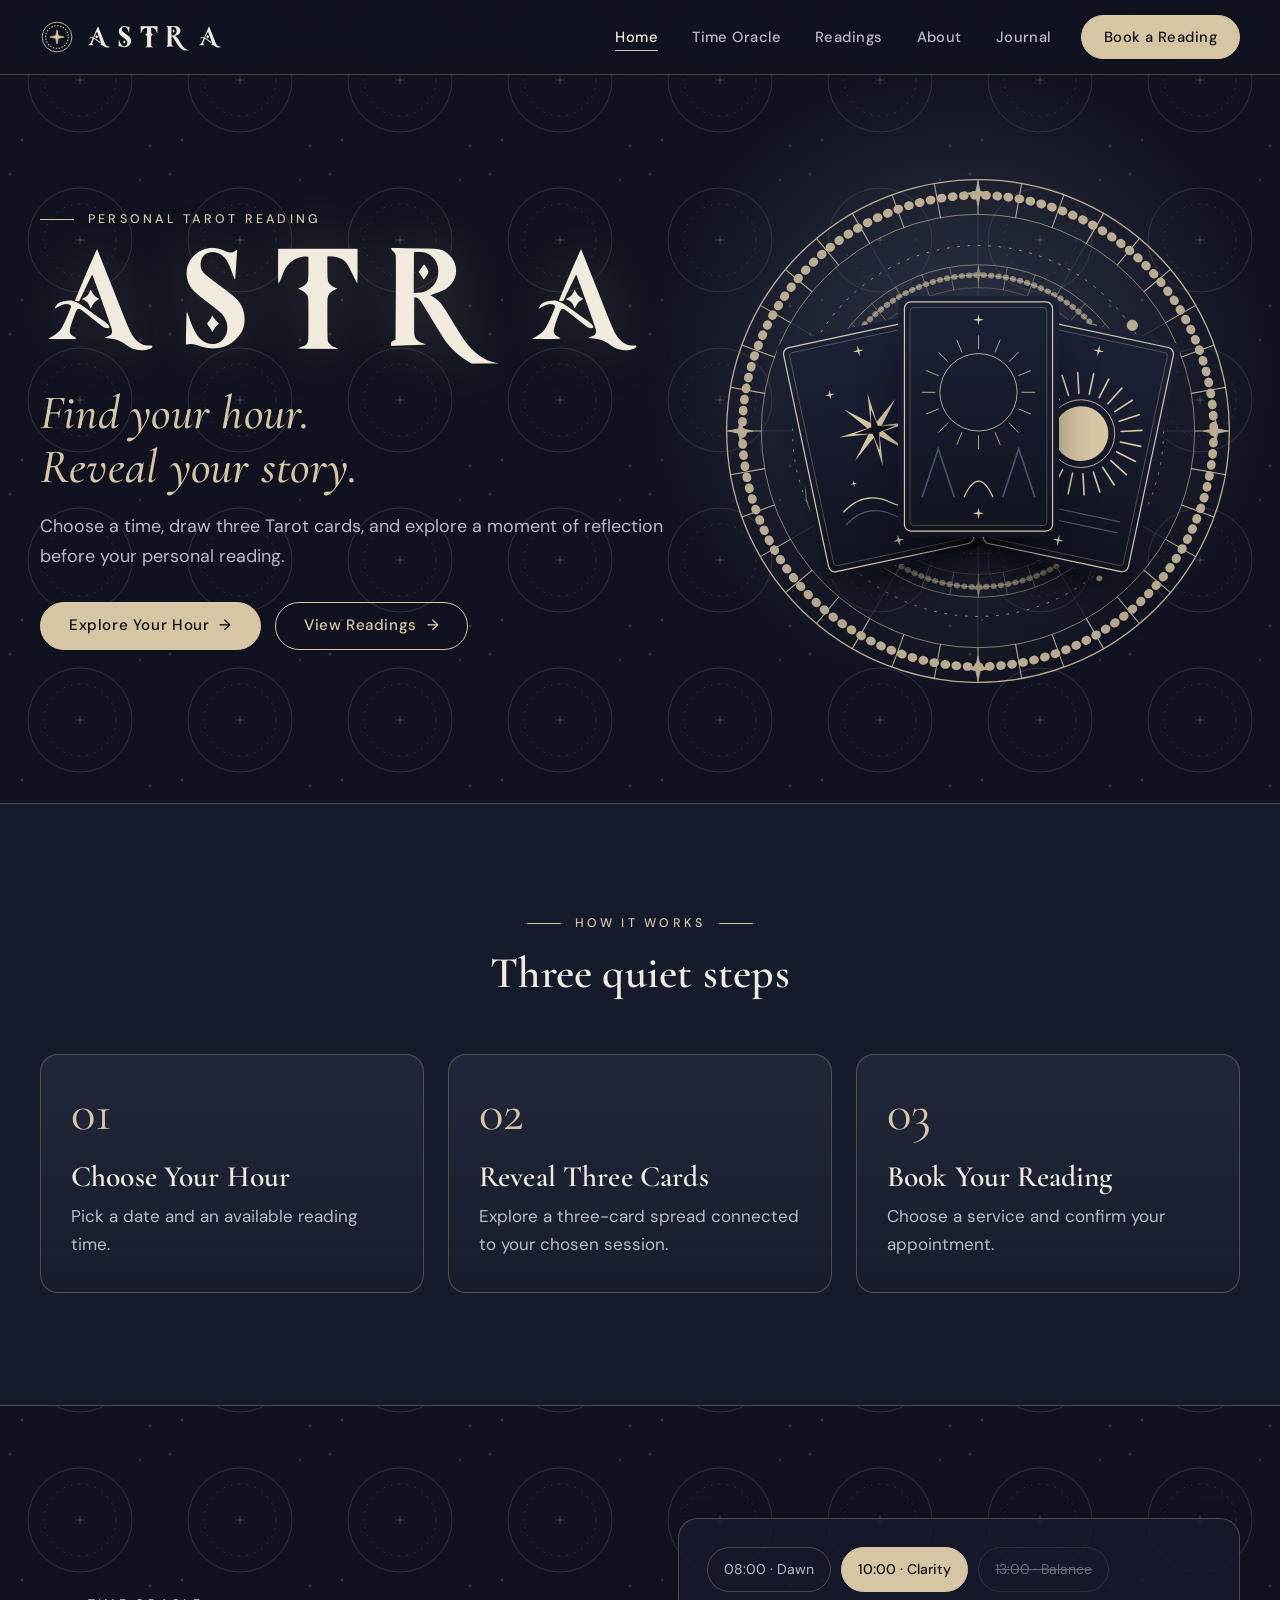
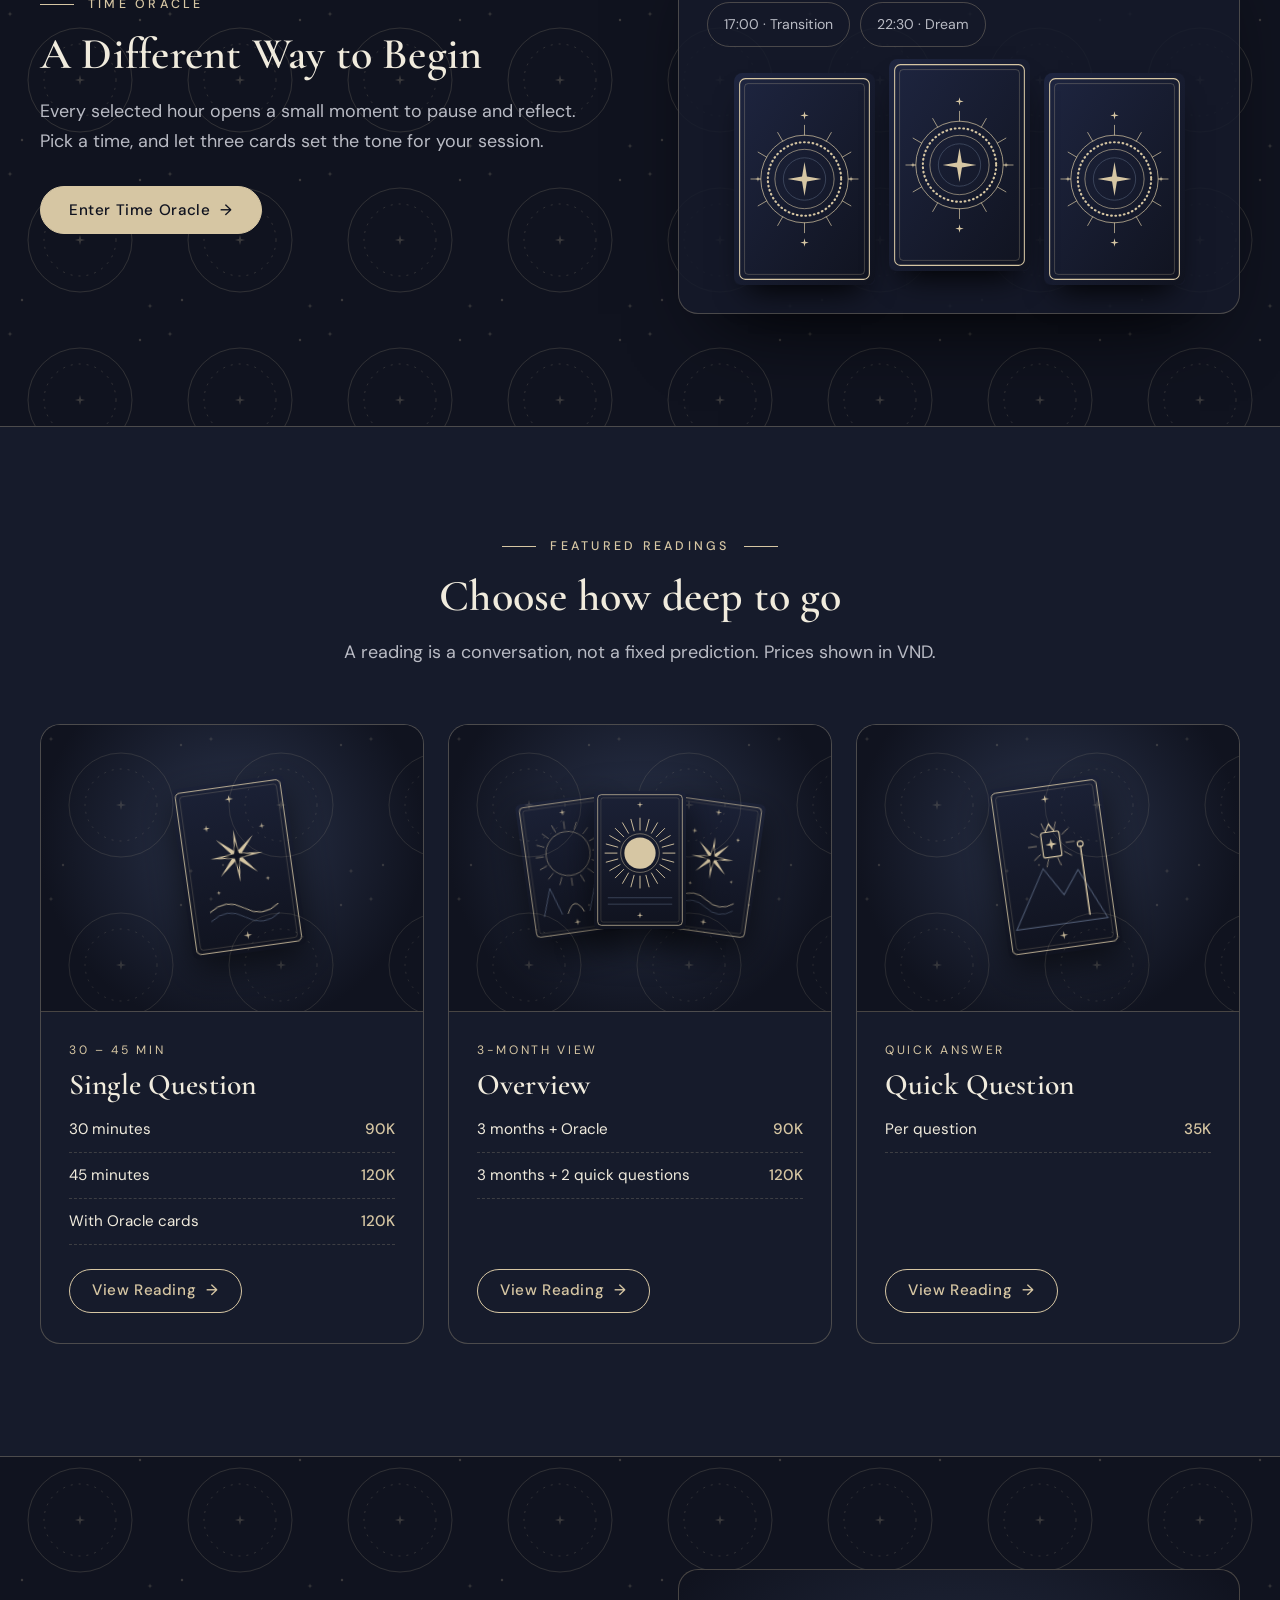
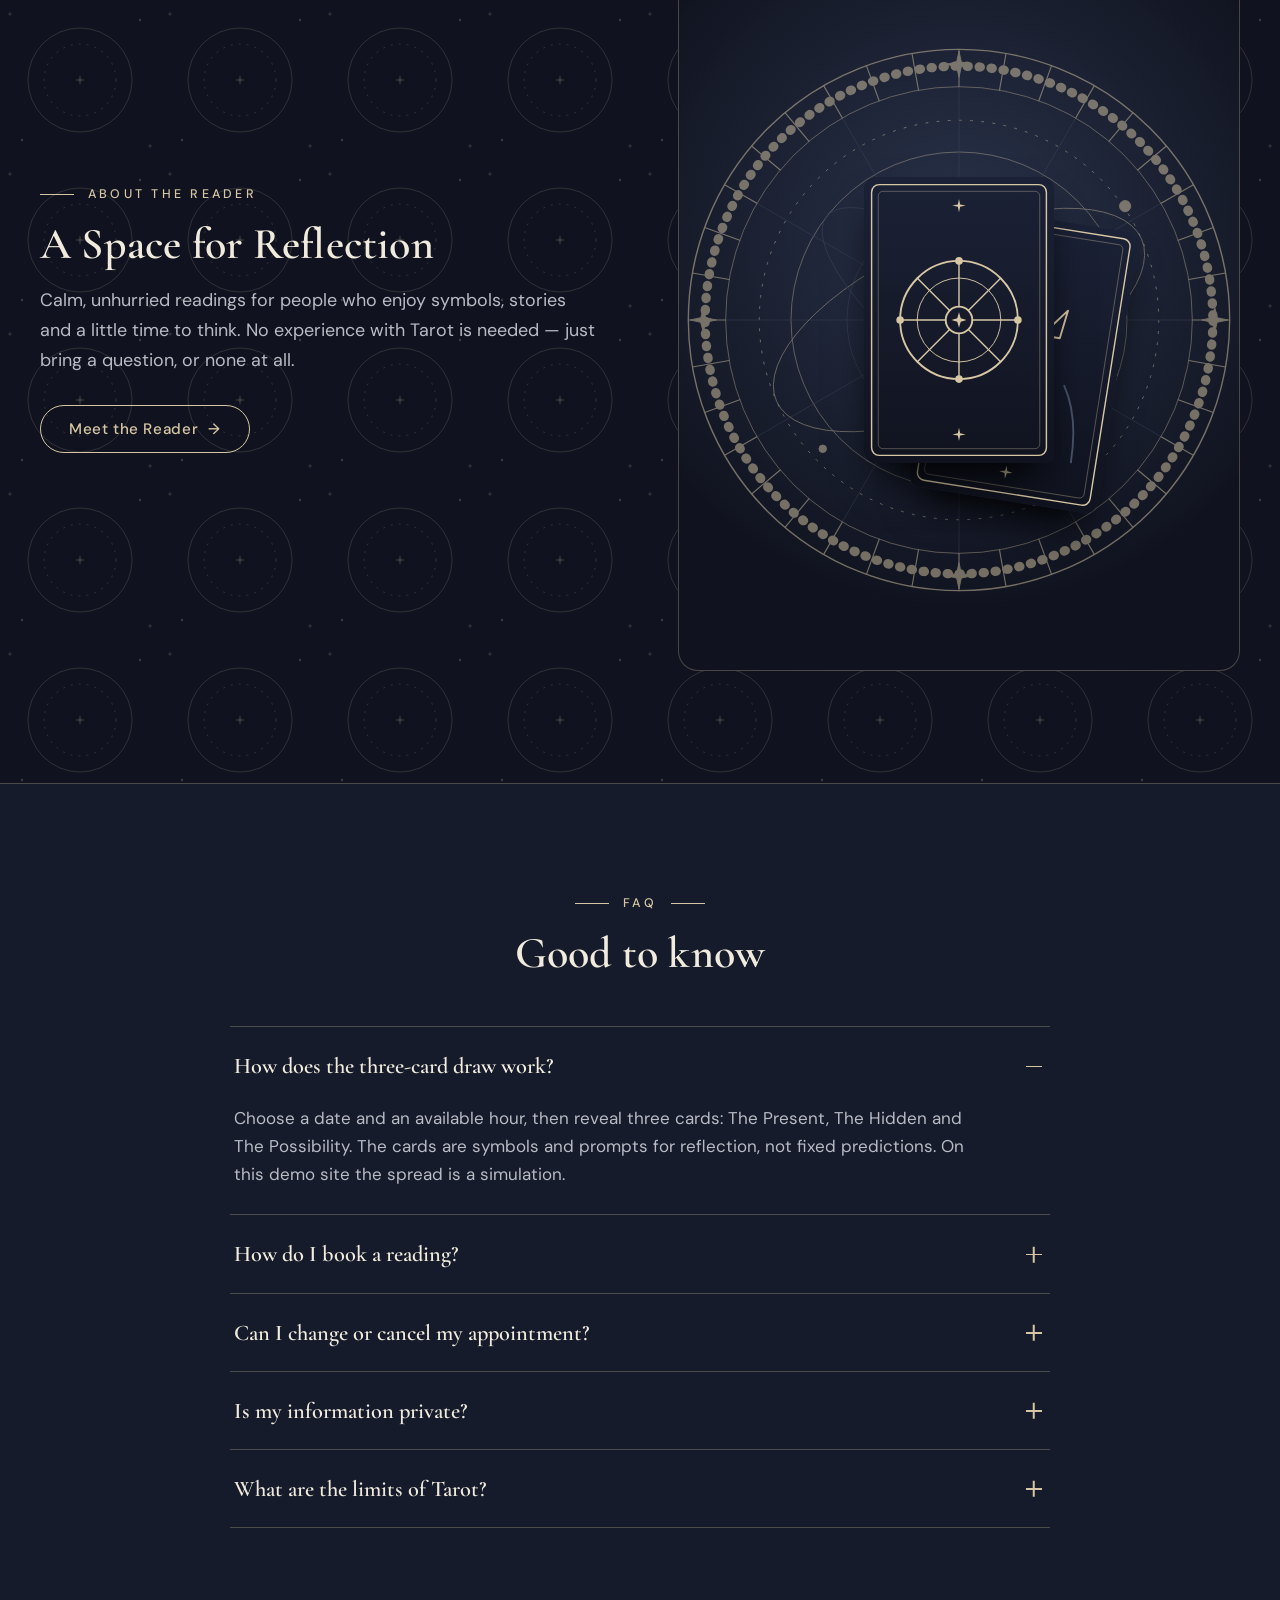
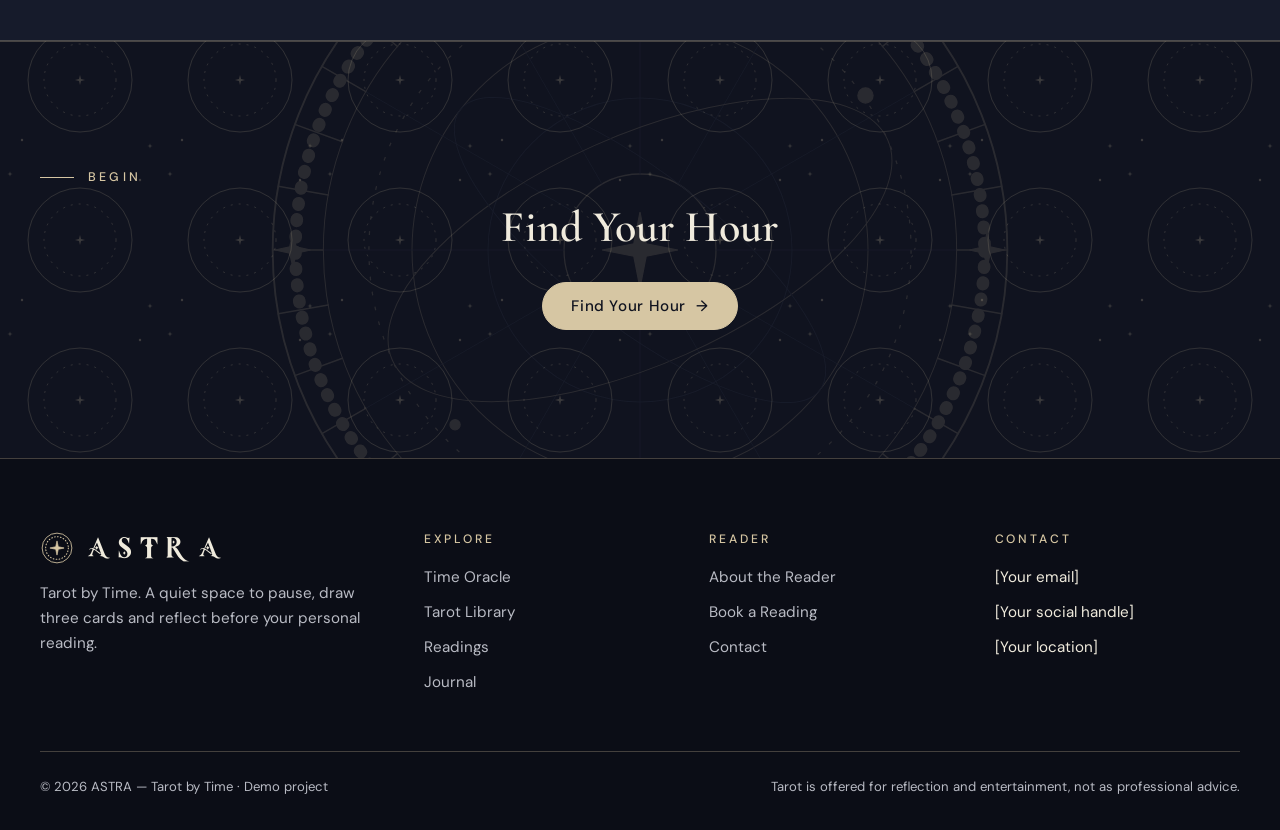
==== index.html @ 2cda6c21 "Add ASTRA Tarot website (HTML + CSS) Co-Authored-By: Claude Sonnet 5.5 <noreply@anthropic.com>" ====
<!doctype html>
<html lang="en">
<head>
<meta charset="utf-8">
<meta name="viewport" content="width=device-width, initial-scale=1">
<title>ASTRA — Tarot by Time</title>
<meta name="description" content="Choose a time, draw three Tarot cards and book a personal reading with ASTRA.">
<meta name="theme-color" content="#10131F">
<link rel="icon" href="assets/logo.svg" type="image/svg+xml">
<link rel="preconnect" href="https://fonts.googleapis.com">
<link rel="preconnect" href="https://fonts.gstatic.com" crossorigin>
<link href="https://fonts.googleapis.com/css2?family=Cormorant+Garamond:ital,wght@0,500;0,600;1,500&family=DM+Sans:wght@400;500&display=swap&subset=vietnamese" rel="stylesheet">
<link rel="stylesheet" href="style.css">
</head>
<body>
<header class="site-header">
  <div class="wrap bar">
    <a class="logo" href="index.html" aria-label="ASTRA — home"><img src="assets/logo.svg" alt=""><span>ASTRA</span></a>
    <input type="checkbox" id="menu" class="menu-toggle" aria-label="Toggle menu">
    <label for="menu" class="burger" aria-hidden="true"><i></i></label>
    <nav class="nav" aria-label="Main"><a href="index.html" aria-current="page">Home</a><a href="time-oracle.html">Time Oracle</a><a href="readings.html">Readings</a><a href="about.html">About</a><a href="journal.html">Journal</a><a class="btn no-arrow" href="booking.html">Book a Reading</a></nav>
  </div>
</header>
<main>

<section class="hero"><div class="wrap hero-grid">
  <div>
    <p class="eyebrow">Personal Tarot Reading</p>
    <p class="brand-display" aria-hidden="true">ASTRA</p>
    <h1>Find your hour. Reveal your story.</h1>
    <p class="lead">Choose a time, draw three Tarot cards, and explore a moment of reflection before your personal reading.</p>
    <div class="btn-row"><a class="btn" href="time-oracle.html">Explore Your Hour</a><a class="btn ghost" href="readings.html">View Readings</a></div>
  </div>
  <div class="hero-visual" role="img" aria-label="An astrolabe surrounded by three Tarot cards: the Star, the Moon and the Sun">
    <img class="ring" src="assets/astrolabe.svg" alt="">
    <img class="ring r2" src="assets/astrolabe.svg" alt="">
    <div class="fan"><img class="tc" src="assets/card-star.svg" alt=""><img class="tc" src="assets/card-moon.svg" alt=""><img class="tc" src="assets/card-sun.svg" alt=""></div>
  </div>
</div></section>

<section class="section alt"><div class="wrap">
  <div class="center rv"><p class="eyebrow">How it works</p><h2>Three quiet steps</h2></div>
  <div class="steps">
    <div class="step rv"><span class="num">01</span><h3>Choose Your Hour</h3><p>Pick a date and an available reading time.</p></div>
    <div class="step rv"><span class="num">02</span><h3>Reveal Three Cards</h3><p>Explore a three-card spread connected to your chosen session.</p></div>
    <div class="step rv"><span class="num">03</span><h3>Book Your Reading</h3><p>Choose a service and confirm your appointment.</p></div>
  </div>
</div></section>

<section class="section"><div class="wrap split">
  <div class="rv">
    <p class="eyebrow">Time Oracle</p>
    <h2>A Different Way to Begin</h2>
    <p class="lead">Every selected hour opens a small moment to pause and reflect. Pick a time, and let three cards set the tone for your session.</p>
    <div class="btn-row"><a class="btn" href="time-oracle.html">Enter Time Oracle</a></div>
  </div>
  <div class="preview-card rv">
    <div class="chips" aria-label="Example time slots"><span class="chip">08:00 · Dawn</span><span class="chip on">10:00 · Clarity</span><span class="chip off">13:00 · Balance</span><span class="chip">17:00 · Transition</span><span class="chip">22:30 · Dream</span></div>
    <div class="mini-cards"><img src="assets/card-back.svg" alt="Face-down Tarot card"><img src="assets/card-back.svg" alt="Face-down Tarot card"><img src="assets/card-back.svg" alt="Face-down Tarot card"></div>
  </div>
</div></section>

<section class="section alt"><div class="wrap">
  <div class="center rv"><p class="eyebrow">Featured Readings</p><h2>Choose how deep to go</h2><p class="lead">A reading is a conversation, not a fixed prediction. Prices shown in VND.</p></div>
  <div class="cards-3" style="margin-top:56px">
    <article class="svc rv"><div class="thumb"><img src="assets/card-star.svg" alt=""></div><div class="body"><span class="tag">30 – 45 min</span><h3>Single Question</h3><ul><li><span>30 minutes</span><span>90K</span></li><li><span>45 minutes</span><span>120K</span></li><li><span>With Oracle cards</span><span>120K</span></li></ul><a class="btn sm ghost" href="booking.html">View Reading</a></div></article>
    <article class="svc rv"><div class="thumb"><img src="assets/card-moon.svg" alt=""><img src="assets/card-sun.svg" alt=""><img src="assets/card-star.svg" alt=""></div><div class="body"><span class="tag">3-month view</span><h3>Overview</h3><ul><li><span>3 months + Oracle</span><span>90K</span></li><li><span>3 months + 2 quick questions</span><span>120K</span></li></ul><a class="btn sm ghost" href="booking.html">View Reading</a></div></article>
    <article class="svc rv"><div class="thumb"><img src="assets/card-hermit.svg" alt=""></div><div class="body"><span class="tag">Quick answer</span><h3>Quick Question</h3><ul><li><span>Per question</span><span>35K</span></li></ul><a class="btn sm ghost" href="booking.html">View Reading</a></div></article>
  </div>
</div></section>

<section class="section"><div class="wrap split flip">
  <div class="portrait rv" role="img" aria-label="Still life with two Tarot cards and an astrolabe"><img class="ring" src="assets/astrolabe.svg" alt=""><img class="tc" src="assets/card-empress.svg" alt=""><img class="tc" src="assets/card-wheel.svg" alt=""></div>
  <div class="rv">
    <p class="eyebrow">About the Reader</p>
    <h2>A Space for Reflection</h2>
    <p class="lead">Calm, unhurried readings for people who enjoy symbols, stories and a little time to think. No experience with Tarot is needed — just bring a question, or none at all.</p>
    <div class="btn-row"><a class="btn ghost" href="about.html">Meet the Reader</a></div>
  </div>
</div></section>

<section class="section alt"><div class="wrap">
  <div class="center rv"><p class="eyebrow">FAQ</p><h2>Good to know</h2></div>
  <div class="faq"><details open><summary>How does the three-card draw work?</summary><div class="ans"><p>Choose a date and an available hour, then reveal three cards: The Present, The Hidden and The Possibility. The cards are symbols and prompts for reflection, not fixed predictions. On this demo site the spread is a simulation.</p></div></details><details><summary>How do I book a reading?</summary><div class="ans"><p>Pick your hour in the Time Oracle, choose a reading, then fill in your details on the booking page. Only hours that are genuinely free can be selected.</p></div></details><details><summary>Can I change or cancel my appointment?</summary><div class="ans"><p>Yes. Contact the reader as early as you can and a new hour can be arranged. Cancellation policy: [to be confirmed by the reader].</p></div></details><details><summary>Is my information private?</summary><div class="ans"><p>Only what is needed to arrange your session is collected: name, email and optional topic. You never have to share a question you would rather keep to yourself.</p></div></details><details><summary>What are the limits of Tarot?</summary><div class="ans"><p>Tarot is a tool for reflection and entertainment. It does not replace medical, psychological, legal or financial advice, and no card guarantees an outcome.</p></div></details></div>
</div></section>
<section class="cta-band"><div class="wrap">
  <p class="eyebrow">Begin</p><h2>Find Your Hour</h2>
  <div class="btn-row"><a class="btn" href="time-oracle.html">Find Your Hour</a></div>
</div></section>

</main>
<footer class="site-footer">
  <div class="wrap">
    <div class="foot">
      <div>
        <a class="logo" href="index.html"><img src="assets/logo.svg" alt=""><span>ASTRA</span></a>
        <p>Tarot by Time. A quiet space to pause, draw three cards and reflect before your personal reading.</p>
      </div>
      <div><h4>Explore</h4><ul><li><a href="time-oracle.html">Time Oracle</a></li><li><a href="library.html">Tarot Library</a></li><li><a href="readings.html">Readings</a></li><li><a href="journal.html">Journal</a></li></ul></div>
      <div><h4>Reader</h4><ul><li><a href="about.html">About the Reader</a></li><li><a href="booking.html">Book a Reading</a></li><li><a href="contact.html">Contact</a></li></ul></div>
      <div><h4>Contact</h4><ul><li>[Your email]</li><li>[Your social handle]</li><li>[Your location]</li></ul></div>
    </div>
    <div class="legal"><span>© 2026 ASTRA — Tarot by Time · Demo project</span><span>Tarot is offered for reflection and entertainment, not as professional advice.</span></div>
  </div>
</footer>
</body>
</html>
---- style.css ----
/* ASTRA — Tarot by Time · HTML + CSS only */
@font-face {
  font-family: "Seraphine";
  src: url("fonts/Seraphine-Regular.ttf") format("truetype");
  font-display: swap;
}

:root {
  --navy: #10131F;
  --navy-2: #161B2B;
  --gold: #D6C6A3;
  --ivory: #F0EBDD;
  --slate: #48536A;
  --gray: #B9BBC4;
  --ink: #252A38;
  --line: rgba(214, 198, 163, .28);
  --display: "Seraphine", "Cormorant Garamond", Georgia, serif;
  --serif: "Cormorant Garamond", Georgia, serif;
  --sans: "DM Sans", system-ui, -apple-system, "Segoe UI", sans-serif;
  --ease: cubic-bezier(.22, .8, .24, 1);
  --wrap: 1200px;
}

*, *::before, *::after { box-sizing: border-box; }
html { scroll-behavior: smooth; -webkit-text-size-adjust: 100%; }
body {
  margin: 0; background: var(--navy); color: var(--ivory);
  font: 400 17px/1.65 var(--sans);
  background-image: url("assets/pattern.svg");
  -webkit-font-smoothing: antialiased;
}
img, svg { max-width: 100%; display: block; }
a { color: inherit; text-decoration: none; }
h1, h2, h3, h4 { font-family: var(--serif); font-weight: 600; line-height: 1.12; margin: 0 0 .4em; letter-spacing: .005em; }
h1 { font-size: clamp(2.6rem, 6vw, 4rem); }
h2 { font-size: clamp(2rem, 4.2vw, 2.75rem); }
h3 { font-size: clamp(1.5rem, 2.4vw, 1.85rem); }
p { margin: 0 0 1em; }
:focus-visible { outline: 2px solid var(--gold); outline-offset: 3px; border-radius: 4px; }
::selection { background: var(--gold); color: var(--navy); }

.wrap { width: min(var(--wrap), 100% - 40px); margin-inline: auto; }
@media (min-width: 768px) { .wrap { width: min(var(--wrap), 100% - 64px); } }
.section { padding: clamp(64px, 9vw, 112px) 0; position: relative; }
.section.alt { background: var(--navy-2); border-block: 1px solid var(--line); }
.section.light { background: var(--ivory); color: var(--ink); }
.section.light .eyebrow { color: #7a6a43; }
.section.light .muted { color: #4c5266; }
.eyebrow { font: 500 .78rem/1.2 var(--sans); letter-spacing: .26em; text-transform: uppercase; color: var(--gold); margin: 0 0 18px; display: flex; align-items: center; gap: 14px; }
.eyebrow::before { content: ""; width: 34px; height: 1px; background: currentColor; }
.muted { color: var(--gray); }
.center { text-align: center; }
.center .eyebrow { justify-content: center; }
.center .eyebrow::after { content: ""; width: 34px; height: 1px; background: currentColor; }
.lead { font-size: 1.12rem; color: var(--gray); max-width: 56ch; }
.center .lead { margin-inline: auto; }
.display { font-family: var(--display); font-weight: 400; letter-spacing: .08em; }
.sr { position: absolute; width: 1px; height: 1px; overflow: hidden; clip: rect(0 0 0 0); white-space: nowrap; }

/* ---------- buttons ---------- */
.btn {
  --bg: var(--gold); --fg: var(--navy);
  display: inline-flex; align-items: center; justify-content: center; gap: 10px;
  min-height: 48px; padding: 0 28px; border-radius: 999px;
  background: var(--bg); color: var(--fg); border: 1px solid var(--gold);
  font: 500 .95rem/1 var(--sans); letter-spacing: .04em; cursor: pointer;
  transition: transform .35s var(--ease), background .3s, color .3s, box-shadow .35s;
}
.btn::after { content: "→"; transition: transform .35s var(--ease); }
.btn.no-arrow::after { content: none; }
.btn:hover { transform: translateY(-2px); box-shadow: 0 10px 28px -10px rgba(214, 198, 163, .55); }
.btn:hover::after { transform: translateX(4px); }
.btn.ghost { --bg: transparent; --fg: var(--gold); }
.btn.ghost:hover { background: var(--gold); color: var(--navy); }
.btn.sm { min-height: 44px; padding: 0 22px; }
.light .btn.ghost { --fg: var(--ink); border-color: var(--ink); }
.light .btn.ghost:hover { background: var(--ink); color: var(--ivory); }
.btn-row { display: flex; flex-wrap: wrap; gap: 14px; margin-top: 30px; }

/* ---------- header ---------- */
.site-header { position: sticky; top: 0; z-index: 50; background: rgba(16, 19, 31, .82); backdrop-filter: blur(14px) saturate(1.2); -webkit-backdrop-filter: blur(14px); border-bottom: 1px solid var(--line); }
.bar { display: flex; align-items: center; justify-content: space-between; min-height: 74px; }
.logo { display: inline-flex; align-items: center; gap: 12px; }
.logo img { width: 34px; height: 34px; transition: transform .8s var(--ease); }
.logo:hover img { transform: rotate(90deg); }
.logo span { font-family: var(--display); font-size: 1.7rem; letter-spacing: .22em; color: var(--ivory); line-height: 1; padding-top: 3px; }
.nav { display: flex; align-items: center; gap: 6px; }
.nav a { font: 500 .92rem/1 var(--sans); letter-spacing: .03em; padding: 14px 14px; color: var(--gray); position: relative; transition: color .3s; }
.nav a:not(.btn)::after { content: ""; position: absolute; left: 14px; right: 14px; bottom: 7px; height: 1px; background: var(--gold); transform: scaleX(0); transform-origin: left; transition: transform .45s var(--ease); }
.nav a:not(.btn):hover, .nav a[aria-current="page"] { color: var(--ivory); }
.nav a:not(.btn):hover::after, .nav a[aria-current="page"]::after { transform: scaleX(1); }
.nav .btn { margin-left: 10px; padding: 0 22px; min-height: 44px; color: var(--navy); }
.nav .btn[aria-current="page"] { box-shadow: 0 0 0 3px rgba(214, 198, 163, .25); }
.menu-toggle { display: none; }
.burger { display: none; width: 48px; height: 48px; cursor: pointer; position: relative; border-radius: 50%; }
.burger i, .burger i::before, .burger i::after { position: absolute; left: 13px; right: 13px; height: 1.5px; background: var(--ivory); content: ""; transition: transform .4s var(--ease), opacity .3s, top .4s var(--ease); }
.burger i { top: 23px; } .burger i::before { top: -7px; left: 0; right: 0; } .burger i::after { top: 7px; left: 0; right: 0; }
@media (max-width: 960px) {
  .burger { display: block; }
  .nav { position: absolute; inset: 74px 0 auto 0; flex-direction: column; align-items: stretch; gap: 0; background: var(--navy); border-bottom: 1px solid var(--line); padding: 8px 20px 24px; max-height: 0; overflow: hidden; opacity: 0; visibility: hidden; transition: max-height .5s var(--ease), opacity .3s, visibility .3s; }
  .nav a { padding: 16px 4px; border-bottom: 1px solid rgba(214, 198, 163, .12); font-size: 1.02rem; }
  .nav a:not(.btn)::after { display: none; }
  .nav .btn { margin: 20px 0 0; border: 0; }
  .menu-toggle:checked ~ .nav { max-height: 560px; opacity: 1; visibility: visible; padding-top: 8px; }
  .menu-toggle:checked ~ .burger i { background: transparent; }
  .menu-toggle:checked ~ .burger i::before { top: 0; transform: rotate(45deg); }
  .menu-toggle:checked ~ .burger i::after { top: 0; transform: rotate(-45deg); }
  .menu-toggle:focus-visible ~ .burger { outline: 2px solid var(--gold); }
}

/* ---------- hero ---------- */
.hero { padding: clamp(48px, 8vw, 96px) 0 clamp(64px, 9vw, 112px); overflow: hidden; position: relative; }
.hero::before { content: ""; position: absolute; inset: -20% -10% auto auto; width: 70vw; height: 70vw; max-width: 900px; max-height: 900px; background: radial-gradient(closest-side, rgba(72, 83, 106, .55), transparent 70%); pointer-events: none; }
.hero-grid { display: grid; grid-template-columns: 1.2fr 1fr; gap: 48px; align-items: center; position: relative; }
.hero .brand-display { font-family: var(--display); font-size: clamp(4.2rem, 11vw, 8rem); letter-spacing: .14em; line-height: .95; margin: 0 0 20px; color: var(--ivory); text-shadow: 0 0 60px rgba(214, 198, 163, .22); }
.hero h1 { font-size: clamp(1.9rem, 4vw, 3rem); font-style: italic; font-weight: 500; color: var(--gold); max-width: 16ch; margin-bottom: 18px; }
.hero .lead { margin-bottom: 0; }
.hero-visual { position: relative; aspect-ratio: 1; width: 100%; max-width: 520px; justify-self: center; }
.hero-visual .ring { position: absolute; inset: 0; opacity: .85; animation: spin 140s linear infinite; }
.hero-visual .ring.r2 { inset: 17%; opacity: .6; animation-duration: 90s; animation-direction: reverse; }
.fan { position: absolute; inset: 0; display: grid; place-items: center; }
.fan .tc { position: absolute; width: 31%; aspect-ratio: 2/3; border-radius: 8px; box-shadow: 0 30px 50px -18px rgba(0, 0, 0, .75); transition: transform .8s var(--ease); }
.fan .tc:nth-child(1) { transform: translate(-62%, 6%) rotate(-12deg); animation: float 7s ease-in-out infinite; }
.fan .tc:nth-child(2) { transform: translateY(-6%); z-index: 2; animation: float 7s ease-in-out -2.3s infinite; }
.fan .tc:nth-child(3) { transform: translate(62%, 6%) rotate(12deg); animation: float 7s ease-in-out -4.6s infinite; }
.hero-visual:hover .tc:nth-child(1) { translate: -4% 0; rotate: -4deg; }
.hero-visual:hover .tc:nth-child(3) { translate: 4% 0; rotate: 4deg; }
@keyframes spin { to { transform: rotate(360deg); } }
@keyframes float { 50% { translate: 0 -10px; } }
@keyframes rise { from { opacity: 0; transform: translateY(26px); } to { opacity: 1; transform: none; } }
.hero-grid > div:first-child > * { animation: rise 1s var(--ease) both; }
.hero-grid > div:first-child > *:nth-child(2) { animation-delay: .08s; }
.hero-grid > div:first-child > *:nth-child(3) { animation-delay: .16s; }
.hero-grid > div:first-child > *:nth-child(4) { animation-delay: .24s; }
.hero-grid > div:first-child > *:nth-child(5) { animation-delay: .32s; }
.hero-visual { animation: rise 1.4s var(--ease) .2s both; }
@media (max-width: 860px) { .hero-grid { grid-template-columns: 1fr; } .hero-visual { max-width: 380px; } .hero .btn-row .btn { flex: 1 1 100%; } }

/* page head */
.page-head { padding: clamp(56px, 8vw, 104px) 0 clamp(32px, 5vw, 56px); text-align: center; position: relative; overflow: hidden; }
.page-head::after { content: ""; position: absolute; left: 50%; top: 100%; width: 1px; height: 0; }
.page-head h1 { margin-bottom: 18px; }
.page-head .lead { margin-inline: auto; }
.page-head .micro { font-size: .9rem; color: var(--gray); margin-top: 22px; }
.ornament { display: flex; align-items: center; justify-content: center; gap: 14px; color: var(--gold); margin: 26px auto 0; max-width: 260px; }
.ornament::before, .ornament::after { content: ""; flex: 1; height: 1px; background: linear-gradient(90deg, transparent, var(--gold)); }
.ornament::after { transform: scaleX(-1); }
.ornament svg { width: 16px; height: 16px; fill: currentColor; }

/* ---------- steps ---------- */
.steps { display: grid; grid-template-columns: repeat(3, 1fr); gap: 24px; margin-top: 56px; counter-reset: s; }
.step { padding: 36px 30px 34px; border: 1px solid var(--line); border-radius: 18px; background: linear-gradient(180deg, rgba(72, 83, 106, .22), rgba(72, 83, 106, .04)); position: relative; transition: transform .5s var(--ease), border-color .4s; }
.step:hover { transform: translateY(-6px); border-color: var(--gold); }
.step .num { font-family: var(--display); font-size: 3.2rem; color: var(--gold); line-height: 1; display: block; margin-bottom: 18px; }
.step h3 { margin-bottom: 8px; }
.step p { color: var(--gray); margin: 0; }
@media (max-width: 860px) { .steps { grid-template-columns: 1fr; gap: 14px; } }

/* ---------- split ---------- */
.split { display: grid; grid-template-columns: 1fr 1fr; gap: clamp(32px, 6vw, 80px); align-items: center; }
.split.flip > :first-child { order: 2; }
@media (max-width: 860px) { .split { grid-template-columns: 1fr; } .split.flip > :first-child { order: 0; } }

.preview-card { border: 1px solid var(--line); border-radius: 20px; padding: 28px; background: rgba(22, 27, 43, .85); box-shadow: 0 40px 80px -40px #000; }
.chips { display: flex; flex-wrap: wrap; gap: 10px; margin-bottom: 26px; }
.chip { padding: 10px 16px; border: 1px solid var(--line); border-radius: 999px; font-size: .88rem; color: var(--gray); }
.chip.on { background: var(--gold); color: var(--navy); border-color: var(--gold); font-weight: 500; }
.chip.off { text-decoration: line-through; opacity: .5; }
.mini-cards { display: flex; gap: 14px; justify-content: center; }
.mini-cards img { width: 28%; border-radius: 6px; box-shadow: 0 18px 30px -14px #000; transition: transform .5s var(--ease); }
.mini-cards img:nth-child(2) { transform: translateY(-14px); }
.preview-card:hover .mini-cards img { transform: translateY(-8px); }
.preview-card:hover .mini-cards img:nth-child(2) { transform: translateY(-22px); }

/* ---------- service cards ---------- */
.cards-3 { display: grid; grid-template-columns: repeat(3, 1fr); gap: 24px; }
.svc { border: 1px solid var(--line); border-radius: 20px; overflow: hidden; background: var(--navy-2); display: flex; flex-direction: column; transition: transform .5s var(--ease), border-color .4s, box-shadow .5s; }
.svc:hover { transform: translateY(-8px); border-color: var(--gold); box-shadow: 0 30px 60px -30px rgba(214, 198, 163, .35); }
.svc .thumb { aspect-ratio: 4/3; display: grid; place-items: center; background: radial-gradient(circle at 50% 40%, #2a334b, var(--navy) 75%); position: relative; overflow: hidden; border-bottom: 1px solid var(--line); }
.svc .thumb img { width: 24%; filter: drop-shadow(0 14px 18px rgba(0, 0, 0, .6)); }
.svc .thumb img + img { margin-left: -4%; }
.svc .thumb img:nth-child(1) { transform: rotate(-8deg) translateX(6px); }
.svc .thumb img:nth-child(3) { transform: rotate(8deg) translateX(-6px); }
.svc .thumb img:nth-child(2) { transform: translateY(-8px); z-index: 1; }
.svc .thumb::after { content: ""; position: absolute; inset: 0; background: url("assets/pattern.svg"); opacity: .8; }
.svc .body { padding: 28px 28px 30px; display: flex; flex-direction: column; flex: 1; }
.svc .tag { font-size: .76rem; letter-spacing: .22em; text-transform: uppercase; color: var(--gold); margin-bottom: 8px; }
.svc h3 { margin-bottom: 6px; }
.svc .vi { font-style: italic; font-family: var(--serif); color: var(--gray); font-size: 1.1rem; margin: 0 0 14px; }
.svc ul { list-style: none; padding: 0; margin: 0 0 24px; }
.svc li { display: flex; justify-content: space-between; gap: 16px; padding: 10px 0; border-bottom: 1px dashed rgba(214, 198, 163, .2); font-size: .95rem; }
.svc li span:last-child { color: var(--gold); white-space: nowrap; font-weight: 500; }
.svc .btn { margin-top: auto; align-self: flex-start; }
@media (max-width: 960px) { .cards-3 { grid-template-columns: 1fr; max-width: 520px; margin-inline: auto; } }

/* price toggle (CSS-only) */
.price-switch { display: flex; justify-content: center; margin-bottom: 40px; }
.seg { display: inline-flex; padding: 5px; border: 1px solid var(--line); border-radius: 999px; background: var(--navy-2); }
.seg label { padding: 12px 26px; border-radius: 999px; cursor: pointer; font-size: .92rem; color: var(--gray); transition: background .35s var(--ease), color .3s; min-height: 44px; display: inline-flex; align-items: center; }
.seg input { position: absolute; opacity: 0; pointer-events: none; }
.seg input:checked + label { background: var(--gold); color: var(--navy); font-weight: 500; }
.seg input:focus-visible + label { outline: 2px solid var(--ivory); outline-offset: 2px; }
.pricing .vnd, .pricing .eur { display: none; }
.pricing:has(#cur-vnd:checked) .vnd, .pricing:has(#cur-eur:checked) .eur { display: inline; }
.pricing:has(#cur-vnd:checked) .note-eur, .pricing:has(#cur-eur:checked) .note-vnd { display: none; }

.note { border-left: 2px solid var(--gold); padding: 16px 22px; background: rgba(214, 198, 163, .07); border-radius: 0 12px 12px 0; font-size: .95rem; color: var(--gray); margin: 40px 0 0; }
.note strong { color: var(--gold); font-weight: 500; letter-spacing: .1em; font-size: .78rem; text-transform: uppercase; display: block; margin-bottom: 4px; }
.menus { display: grid; grid-template-columns: 1fr 1fr; gap: 24px; margin-top: 40px; }
.menus figure { margin: 0; }
.menus img { border-radius: 16px; border: 1px solid var(--line); width: 100%; transition: transform .6s var(--ease); }
.menus figure:hover img { transform: scale(1.015); }
.menus figcaption { font-size: .88rem; color: var(--gray); margin-top: 12px; text-align: center; }
@media (max-width: 700px) { .menus { grid-template-columns: 1fr; } }

/* ---------- FAQ ---------- */
.faq { max-width: 820px; margin: 48px auto 0; }
details { border-bottom: 1px solid var(--line); }
details:first-child { border-top: 1px solid var(--line); }
summary { list-style: none; cursor: pointer; padding: 24px 56px 24px 4px; font: 600 1.4rem/1.3 var(--serif); position: relative; transition: color .3s; min-height: 44px; }
summary::-webkit-details-marker { display: none; }
summary::before, summary::after { content: ""; position: absolute; right: 8px; top: 50%; width: 16px; height: 1.5px; background: var(--gold); transition: transform .45s var(--ease); }
summary::after { transform: rotate(90deg); }
details[open] summary::after { transform: rotate(0); }
summary:hover { color: var(--gold); }
details .ans { padding: 0 56px 26px 4px; color: var(--gray); animation: rise .5s var(--ease) both; }
details .ans p:last-child { margin: 0; }

/* CTA band */
.cta-band { text-align: center; padding: clamp(72px, 10vw, 128px) 0; position: relative; overflow: hidden; border-top: 1px solid var(--line); }
.cta-band::before { content: ""; position: absolute; left: 50%; top: 50%; width: 760px; height: 760px; translate: -50% -50%; background: url("assets/astrolabe.svg") center/contain no-repeat; opacity: .13; animation: spin 200s linear infinite; pointer-events: none; }
.cta-band > * { position: relative; }
.cta-band .btn-row { justify-content: center; }

/* ---------- Time Oracle ---------- */
.oracle-grid { display: grid; grid-template-columns: minmax(0, 5fr) minmax(0, 7fr); gap: 32px; align-items: start; }
.oracle input[type="radio"] { position: absolute; opacity: 0; pointer-events: none; }
.panel-box { border: 1px solid var(--line); border-radius: 20px; background: rgba(22, 27, 43, .9); padding: clamp(22px, 3vw, 34px); }
.panel-box h2 { font-size: 1.7rem; display: flex; align-items: baseline; gap: 12px; margin-bottom: 20px; }
.panel-box h2 small { font: 500 .74rem var(--sans); letter-spacing: .22em; color: var(--gold); text-transform: uppercase; }
.cal-head { display: flex; justify-content: space-between; align-items: center; margin-bottom: 14px; font-family: var(--serif); font-size: 1.5rem; font-weight: 600; }
.cal-head span { font: 400 .8rem var(--sans); color: var(--gray); letter-spacing: .06em; }
.cal { display: grid; grid-template-columns: repeat(7, 1fr); gap: 6px; text-align: center; }
.cal .dow { font-size: .72rem; letter-spacing: .12em; color: var(--gray); padding: 8px 0; text-transform: uppercase; }
.cal .day { position: relative; }
.cal label, .cal .off { display: grid; place-items: center; aspect-ratio: 1; min-height: 40px; border-radius: 50%; font-size: .95rem; cursor: pointer; border: 1px solid transparent; transition: background .3s, color .3s, border-color .3s, transform .3s var(--ease); }
.cal label:hover { border-color: var(--gold); transform: scale(1.08); }
.cal input:checked + label { background: var(--gold); color: var(--navy); font-weight: 600; box-shadow: 0 0 0 4px rgba(214, 198, 163, .2); }
.cal input:focus-visible + label { outline: 2px solid var(--ivory); outline-offset: 2px; }
.cal .off { color: rgba(185, 187, 196, .32); cursor: not-allowed; }
.cal .off.closed { text-decoration: line-through; }
.legend { display: flex; flex-wrap: wrap; gap: 8px 18px; font-size: .8rem; color: var(--gray); margin-top: 18px; }
.legend i { display: inline-block; width: 10px; height: 10px; border-radius: 50%; margin-right: 6px; background: var(--gold); }
.legend i.l-off { background: transparent; border: 1px solid var(--gray); opacity: .5; }

.slots { display: grid; gap: 10px; }
.slot-opt { position: relative; }
.slot-opt label, .slot-opt .booked { display: grid; grid-template-columns: auto 1fr auto; gap: 4px 16px; align-items: center; padding: 14px 20px; min-height: 64px; border: 1px solid var(--line); border-radius: 14px; cursor: pointer; transition: background .3s, border-color .3s, transform .4s var(--ease); }
.slot-opt label:hover { border-color: var(--gold); transform: translateX(4px); }
.slot-time { font: 600 1.35rem var(--serif); color: var(--ivory); min-width: 5.4em; }
.slot-name { font-size: .92rem; color: var(--gray); }
.slot-state { font-size: .76rem; letter-spacing: .12em; text-transform: uppercase; color: var(--gold); display: inline-flex; align-items: center; gap: 8px; }
.slot-state::before { content: ""; width: 8px; height: 8px; border-radius: 50%; background: var(--gold); }
.slot-opt input:checked + label { background: var(--gold); border-color: var(--gold); }
.slot-opt input:checked + label .slot-time, .slot-opt input:checked + label .slot-name, .slot-opt input:checked + label .slot-state { color: var(--navy); }
.slot-opt input:checked + label .slot-state::before { background: var(--navy); box-shadow: 0 0 0 3px rgba(16, 19, 31, .2); }
.slot-opt input:checked + label .slot-state::after { content: " ✓"; }
.slot-opt input:focus-visible + label { outline: 2px solid var(--ivory); outline-offset: 3px; }
.slot-opt .booked { cursor: not-allowed; opacity: .5; background: repeating-linear-gradient(135deg, transparent 0 8px, rgba(185, 187, 196, .07) 8px 9px); }
.slot-opt .booked .slot-time { text-decoration: line-through; }
.slot-opt .booked .slot-state { color: var(--gray); }
.slot-opt .booked .slot-state::before { content: "✕"; width: auto; height: auto; background: none; font-size: .8rem; }
.tz { font-size: .82rem; color: var(--gray); margin: 16px 0 0; }

.hour-panel { margin-top: 24px; padding: 24px 26px; border-radius: 16px; border: 1px solid var(--gold); background: linear-gradient(135deg, rgba(214, 198, 163, .13), rgba(214, 198, 163, .03)); }
.hour-panel .theme { display: none; animation: rise .6s var(--ease) both; }
.hour-panel .empty { color: var(--gray); margin: 0; }
.hour-panel .k { font-size: .74rem; letter-spacing: .24em; text-transform: uppercase; color: var(--gold); margin-bottom: 6px; display: block; }
.hour-panel h3 { margin-bottom: 4px; }
.hour-panel p.msg { font-style: italic; font-family: var(--serif); font-size: 1.28rem; color: var(--ivory); margin: 0; }
.oracle:has(#t1:checked) .th1, .oracle:has(#t2:checked) .th2, .oracle:has(#t3:checked) .th3, .oracle:has(#t5:checked) .th5, .oracle:has(#t6:checked) .th6 { display: block; }
.oracle:has(input[name="slot"]:checked) .hour-panel .empty { display: none; }
.sel-line { display: flex; flex-wrap: wrap; gap: 6px 18px; font-size: .9rem; color: var(--gray); margin: 0 0 14px; }

/* spread */
.spread-zone { margin-top: 32px; padding: clamp(28px, 4vw, 48px); border-radius: 24px; border: 1px solid var(--line); background: radial-gradient(120% 100% at 50% 0, #1d2438, var(--navy) 70%); position: relative; overflow: hidden; }
.spread-zone::before { content: ""; position: absolute; inset: 0; background: url("assets/pattern.svg"); opacity: .7; pointer-events: none; }
.spread-zone > * { position: relative; }
.spread-zone h2 { text-align: center; }
.hint { text-align: center; color: var(--gray); font-size: .95rem; margin: 0 auto 30px; max-width: 54ch; }
.oracle:has(input[name="slot"]:checked) .need-slot { display: none; }
.need-slot { color: var(--gold); }
.oracle:not(:has(input[name="slot"]:checked)) .draw-ctrl { pointer-events: none; opacity: .35; }

.spread { display: none; grid-template-columns: repeat(3, 1fr); gap: clamp(12px, 3vw, 36px); max-width: 860px; margin-inline: auto; }
.oracle:has(#da0:checked) .sp-a, .oracle:has(#da1:checked) .sp-a, .oracle:has(#db0:checked) .sp-b, .oracle:has(#db1:checked) .sp-b { display: grid; }
.slot-card { text-align: center; }
.pos { font-size: .72rem; letter-spacing: .22em; text-transform: uppercase; color: var(--gold); margin-bottom: 4px; }
.pos-q { font-size: .82rem; color: var(--gray); line-height: 1.4; min-height: 2.8em; margin: 0 auto 16px; max-width: 18ch; }
.tcard { perspective: 1100px; aspect-ratio: 2/3; width: 100%; max-width: 240px; margin-inline: auto; }
.tcard .in { position: relative; width: 100%; height: 100%; transform-style: preserve-3d; transition: transform 1s var(--ease); }
.tcard .in > img { position: absolute; inset: 0; width: 100%; height: 100%; backface-visibility: hidden; -webkit-backface-visibility: hidden; border-radius: 10px; box-shadow: 0 24px 40px -18px #000; }
.tcard .in > img + img { transform: rotateY(180deg); }
.oracle:has(#da1:checked) .tcard .in, .oracle:has(#db1:checked) .tcard .in { transform: rotateY(180deg); }
.oracle:has(#da1:checked) .slot-card:nth-child(2) .in, .oracle:has(#db1:checked) .slot-card:nth-child(2) .in { transition-delay: .45s; }
.oracle:has(#da1:checked) .slot-card:nth-child(3) .in, .oracle:has(#db1:checked) .slot-card:nth-child(3) .in { transition-delay: .9s; }
.tcard:hover .in { translate: 0 -6px; }
.meaning { margin-top: 22px; opacity: 0; transform: translateY(12px); transition: opacity .8s var(--ease), transform .8s var(--ease); pointer-events: none; }
.meaning h3 { font-size: 1.5rem; margin-bottom: 2px; }
.meaning .kw { font-size: .74rem; letter-spacing: .16em; text-transform: uppercase; color: var(--gold); margin-bottom: 8px; display: block; }
.meaning p { font-size: .93rem; color: var(--gray); margin: 0; text-align: left; }
.oracle:has(#da1:checked) .meaning, .oracle:has(#db1:checked) .meaning { opacity: 1; transform: none; pointer-events: auto; }
.oracle:has(#da1:checked) .slot-card:nth-child(2) .meaning, .oracle:has(#db1:checked) .slot-card:nth-child(2) .meaning { transition-delay: 1s; }
.oracle:has(#da1:checked) .slot-card:nth-child(3) .meaning, .oracle:has(#db1:checked) .slot-card:nth-child(3) .meaning { transition-delay: 1.45s; }
.oracle:not(:has(#da1:checked)):not(:has(#db1:checked)) .meaning { height: 0; margin: 0; overflow: hidden; }

.draw-ctrl { display: flex; flex-wrap: wrap; justify-content: center; gap: 14px; margin-top: 40px; }
.draw-ctrl .b { display: none; }
.oracle:has(#da0:checked) .b-ra, .oracle:has(#db0:checked) .b-rb, .oracle:has(#da1:checked) .b-redraw-b, .oracle:has(#db1:checked) .b-redraw-a, .oracle:has(#da1:checked) .b-book, .oracle:has(#db1:checked) .b-book { display: inline-flex; }
.oracle:has(#da1:checked) .state-msg.ok, .oracle:has(#db1:checked) .state-msg.ok { display: block; }
.state-msg { display: none; text-align: center; color: var(--gold); font-size: .92rem; margin-top: 22px; }
.sim { text-align: center; font-size: .8rem; color: var(--gray); margin: 26px 0 0; }

@media (max-width: 960px) { .oracle-grid { grid-template-columns: 1fr; } }
@media (max-width: 560px) {
  .spread { gap: 8px; }
  .pos { font-size: .6rem; letter-spacing: .1em; }
  .pos-q { display: none; }
  .meaning { margin-top: 14px; }
  .meaning h3 { font-size: 1.1rem; }
  .meaning .kw { font-size: .6rem; letter-spacing: .06em; }
  .meaning p { font-size: .78rem; line-height: 1.45; }
  .slot-opt label, .slot-opt .booked { grid-template-columns: auto 1fr; padding: 12px 16px; }
  .slot-opt .slot-state { grid-column: 1 / -1; }
  .draw-ctrl .btn { flex: 1 1 100%; }
}

/* ---------- library ---------- */
.lib { display: grid; grid-template-columns: repeat(3, 1fr); gap: 28px; }
.lib article { border: 1px solid var(--line); border-radius: 20px; padding: 28px; background: var(--navy-2); text-align: center; transition: transform .5s var(--ease), border-color .4s; }
.lib article:hover { transform: translateY(-8px); border-color: var(--gold); }
.lib img { width: 56%; margin: 0 auto 22px; border-radius: 8px; box-shadow: 0 24px 40px -18px #000; transition: transform .6s var(--ease); }
.lib article:hover img { transform: rotate(-2deg) scale(1.03); }
.lib .kw { font-size: .74rem; letter-spacing: .16em; text-transform: uppercase; color: var(--gold); display: block; margin-bottom: 10px; }
.lib p { color: var(--gray); font-size: .95rem; margin: 0; }
@media (max-width: 960px) { .lib { grid-template-columns: 1fr 1fr; } }
@media (max-width: 600px) { .lib { grid-template-columns: 1fr; } }

/* ---------- about ---------- */
.portrait { aspect-ratio: 4/5; border-radius: 20px; border: 1px solid var(--line); background: radial-gradient(circle at 50% 38%, #2a334b, var(--navy) 72%); position: relative; overflow: hidden; display: grid; place-items: center; }
.portrait .ring { position: absolute; width: 120%; opacity: .5; animation: spin 160s linear infinite; }
.portrait .tc { position: absolute; width: 34%; border-radius: 8px; box-shadow: 0 24px 40px -14px #000; }
.portrait .tc:nth-of-type(1) { transform: translate(-34%, 10%) rotate(-10deg); }
.portrait .tc:nth-of-type(2) { transform: translate(34%, 14%) rotate(9deg); }
.portrait .cap { position: absolute; bottom: 18px; left: 0; right: 0; text-align: center; font-size: .78rem; color: var(--gray); letter-spacing: .08em; }
.expect { list-style: none; padding: 0; margin: 26px 0 0; display: grid; gap: 14px; }
.expect li { display: flex; gap: 16px; align-items: flex-start; padding: 18px 20px; border: 1px solid var(--line); border-radius: 14px; background: rgba(72, 83, 106, .12); }
.expect li::before { content: ""; flex: none; width: 14px; height: 14px; margin-top: 7px; background: var(--gold); clip-path: polygon(50% 0, 62% 38%, 100% 50%, 62% 62%, 50% 100%, 38% 62%, 0 50%, 38% 38%); }
.quote { font: italic 500 clamp(1.5rem, 3vw, 2.1rem)/1.3 var(--serif); max-width: 26ch; margin: 0 auto; }

/* ---------- journal ---------- */
.posts { display: grid; grid-template-columns: 1fr 1fr; gap: 24px; }
.post { border: 1px solid var(--line); border-radius: 20px; padding: 32px; background: var(--navy-2); transition: border-color .4s, transform .5s var(--ease); }
.post:hover { border-color: var(--gold); transform: translateY(-4px); }
.post .n { font-family: var(--display); font-size: 2rem; color: var(--gold); display: block; margin-bottom: 10px; }
.post p { color: var(--gray); }
.post details { border: 0; margin-top: 14px; }
.post details:first-child { border: 0; }
.post summary { font: 500 .88rem var(--sans); letter-spacing: .06em; padding: 12px 40px 12px 0; color: var(--gold); }
.post summary::before, .post summary::after { width: 12px; }
.post details .ans { padding: 6px 0 0; }
@media (max-width: 760px) { .posts { grid-template-columns: 1fr; } }

/* ---------- forms ---------- */
.book { display: grid; grid-template-columns: 58fr 42fr; gap: 32px; align-items: start; }
.form-card { border: 1px solid var(--line); border-radius: 22px; padding: clamp(24px, 4vw, 44px); background: var(--navy-2); }
.fld { margin-bottom: 22px; }
.row2 { display: grid; grid-template-columns: 1fr 1fr; gap: 18px; }
label.l, legend.l { display: block; font: 500 .88rem var(--sans); letter-spacing: .04em; margin-bottom: 8px; color: var(--ivory); padding: 0; }
.req { color: var(--gold); }
input[type="text"], input[type="email"], input[type="tel"], input[type="date"], select, textarea {
  width: 100%; min-height: 48px; padding: 12px 16px; border-radius: 12px; border: 1px solid rgba(214, 198, 163, .35);
  background: var(--navy); color: var(--ivory); font: 400 1rem var(--sans); transition: border-color .3s, box-shadow .3s;
  color-scheme: dark;
}
textarea { min-height: 130px; resize: vertical; }
select { appearance: none; background-image: linear-gradient(45deg, transparent 50%, var(--gold) 50%), linear-gradient(135deg, var(--gold) 50%, transparent 50%); background-position: calc(100% - 22px) 52%, calc(100% - 16px) 52%; background-size: 6px 6px; background-repeat: no-repeat; padding-right: 44px; }
input::placeholder, textarea::placeholder { color: rgba(185, 187, 196, .55); }
input:hover, select:hover, textarea:hover { border-color: var(--gold); }
input:focus, select:focus, textarea:focus { outline: none; border-color: var(--gold); box-shadow: 0 0 0 4px rgba(214, 198, 163, .18); }
input:user-invalid, textarea:user-invalid, select:user-invalid { border-color: #e59a9a; box-shadow: 0 0 0 3px rgba(229, 154, 154, .15); }
.err { display: none; color: #f0b4b4; font-size: .84rem; margin-top: 6px; }
.err::before { content: "⚠ "; }
input:user-invalid ~ .err, textarea:user-invalid ~ .err, select:user-invalid ~ .err { display: block; }
fieldset { border: 0; padding: 0; margin: 0 0 22px; min-width: 0; }
.opts { display: grid; grid-template-columns: 1fr 1fr; gap: 12px; }
.opt input { position: absolute; opacity: 0; pointer-events: none; }
.opt label { display: flex; align-items: center; gap: 12px; min-height: 52px; padding: 0 18px; border: 1px solid rgba(214, 198, 163, .35); border-radius: 12px; cursor: pointer; transition: all .3s; }
.opt label::before { content: ""; width: 16px; height: 16px; border-radius: 50%; border: 1.5px solid var(--gold); transition: all .3s; flex: none; }
.opt label:hover { border-color: var(--gold); }
.opt input:checked + label { background: rgba(214, 198, 163, .14); border-color: var(--gold); }
.opt input:checked + label::before { background: radial-gradient(var(--gold) 45%, transparent 50%); }
.opt input:focus-visible + label { outline: 2px solid var(--gold); outline-offset: 2px; }
.help { font-size: .84rem; color: var(--gray); margin-top: 6px; }

.summary { position: sticky; top: 100px; border: 1px solid var(--gold); border-radius: 22px; padding: clamp(24px, 3vw, 36px); background: linear-gradient(160deg, rgba(214, 198, 163, .12), rgba(22, 27, 43, .9) 55%); }
.summary h2 { font-size: 1.8rem; }
.summary dl { margin: 22px 0; }
.summary dl div { display: flex; justify-content: space-between; gap: 18px; padding: 12px 0; border-bottom: 1px dashed rgba(214, 198, 163, .25); font-size: .95rem; }
.summary dt { color: var(--gray); }
.summary dd { margin: 0; text-align: right; }
.summary .total dd { font: 600 1.6rem var(--serif); color: var(--gold); }
.summary .mini-cards { margin: 24px 0 8px; }
.summary .mini-cards img { width: 26%; }
.badge-demo { display: inline-block; font-size: .7rem; letter-spacing: .2em; padding: 6px 12px; border: 1px solid var(--gold); color: var(--gold); border-radius: 999px; text-transform: uppercase; }
.confirm { display: none; text-align: center; padding: clamp(40px, 7vw, 80px) 28px; border: 1px solid var(--gold); border-radius: 24px; background: radial-gradient(120% 120% at 50% 0, rgba(214, 198, 163, .14), var(--navy-2) 70%); max-width: 720px; margin: 0 auto; }
.confirm .seal { width: 84px; height: 84px; margin: 0 auto 24px; animation: spin 40s linear infinite; }
.confirm:target { display: block; animation: rise .9s var(--ease) both; }
.book:has(~ .confirm:target), .book-wrap:has(.confirm:target) .book, .book-wrap:has(.confirm:target) .contact { display: none; }
@media (max-width: 960px) { .book { grid-template-columns: 1fr; } .summary { position: static; order: -1; } }
@media (max-width: 560px) { .row2, .opts { grid-template-columns: 1fr; } }

.contact { display: grid; grid-template-columns: 1fr 1fr; gap: 32px; align-items: start; }
.info-list { list-style: none; padding: 0; margin: 28px 0 0; display: grid; gap: 18px; }
.info-list li { padding-bottom: 18px; border-bottom: 1px solid var(--line); }
.info-list small { display: block; font-size: .74rem; letter-spacing: .22em; text-transform: uppercase; color: var(--gold); margin-bottom: 4px; }
@media (max-width: 860px) { .contact { grid-template-columns: 1fr; } }

/* ---------- footer ---------- */
.site-footer { background: #0b0d16; border-top: 1px solid var(--line); padding: 72px 0 32px; font-size: .95rem; }
.foot { display: grid; grid-template-columns: 1.4fr 1fr 1fr 1fr; gap: 40px; }
.foot h4 { font: 500 .76rem var(--sans); letter-spacing: .24em; text-transform: uppercase; color: var(--gold); margin-bottom: 18px; }
.foot ul { list-style: none; padding: 0; margin: 0; display: grid; gap: 10px; }
.foot a { color: var(--gray); transition: color .3s; }
.foot a:hover { color: var(--ivory); }
.foot p { color: var(--gray); max-width: 34ch; }
.foot .logo { margin-bottom: 16px; }
.legal { margin-top: 56px; padding-top: 24px; border-top: 1px solid var(--line); display: flex; flex-wrap: wrap; justify-content: space-between; gap: 12px; color: var(--gray); font-size: .82rem; }
@media (max-width: 860px) { .foot { grid-template-columns: 1fr 1fr; } .foot > :first-child { grid-column: 1 / -1; } }

/* ---------- scroll reveal (progressive enhancement) ---------- */
@supports (animation-timeline: view()) {
  .rv { animation: rise linear both; animation-timeline: view(); animation-range: entry 0% entry 35%; }
}

@media (prefers-reduced-motion: reduce) {
  *, *::before, *::after { animation: none !important; transition-duration: .01ms !important; transition-delay: 0s !important; scroll-behavior: auto !important; }
}
.page-head .eyebrow{justify-content:center}.page-head .eyebrow::after{content:"";width:34px;height:1px;background:currentColor}
.svc .thumb { display: flex; align-items: center; justify-content: center; }
.svc .thumb img { flex: none; }
.svc .thumb img:only-child { width: 30%; }
.hero-grid > * { min-width: 0; }
@media (max-width: 860px) { .hero-grid { grid-template-columns: minmax(0, 1fr); } }
body { overflow-x: hidden; }
.nav a.btn, .nav a.btn[aria-current="page"] { color: var(--navy); }
.oracle > input[type="radio"] { position: fixed; top: 50%; left: 0; width: 1px; height: 1px; }
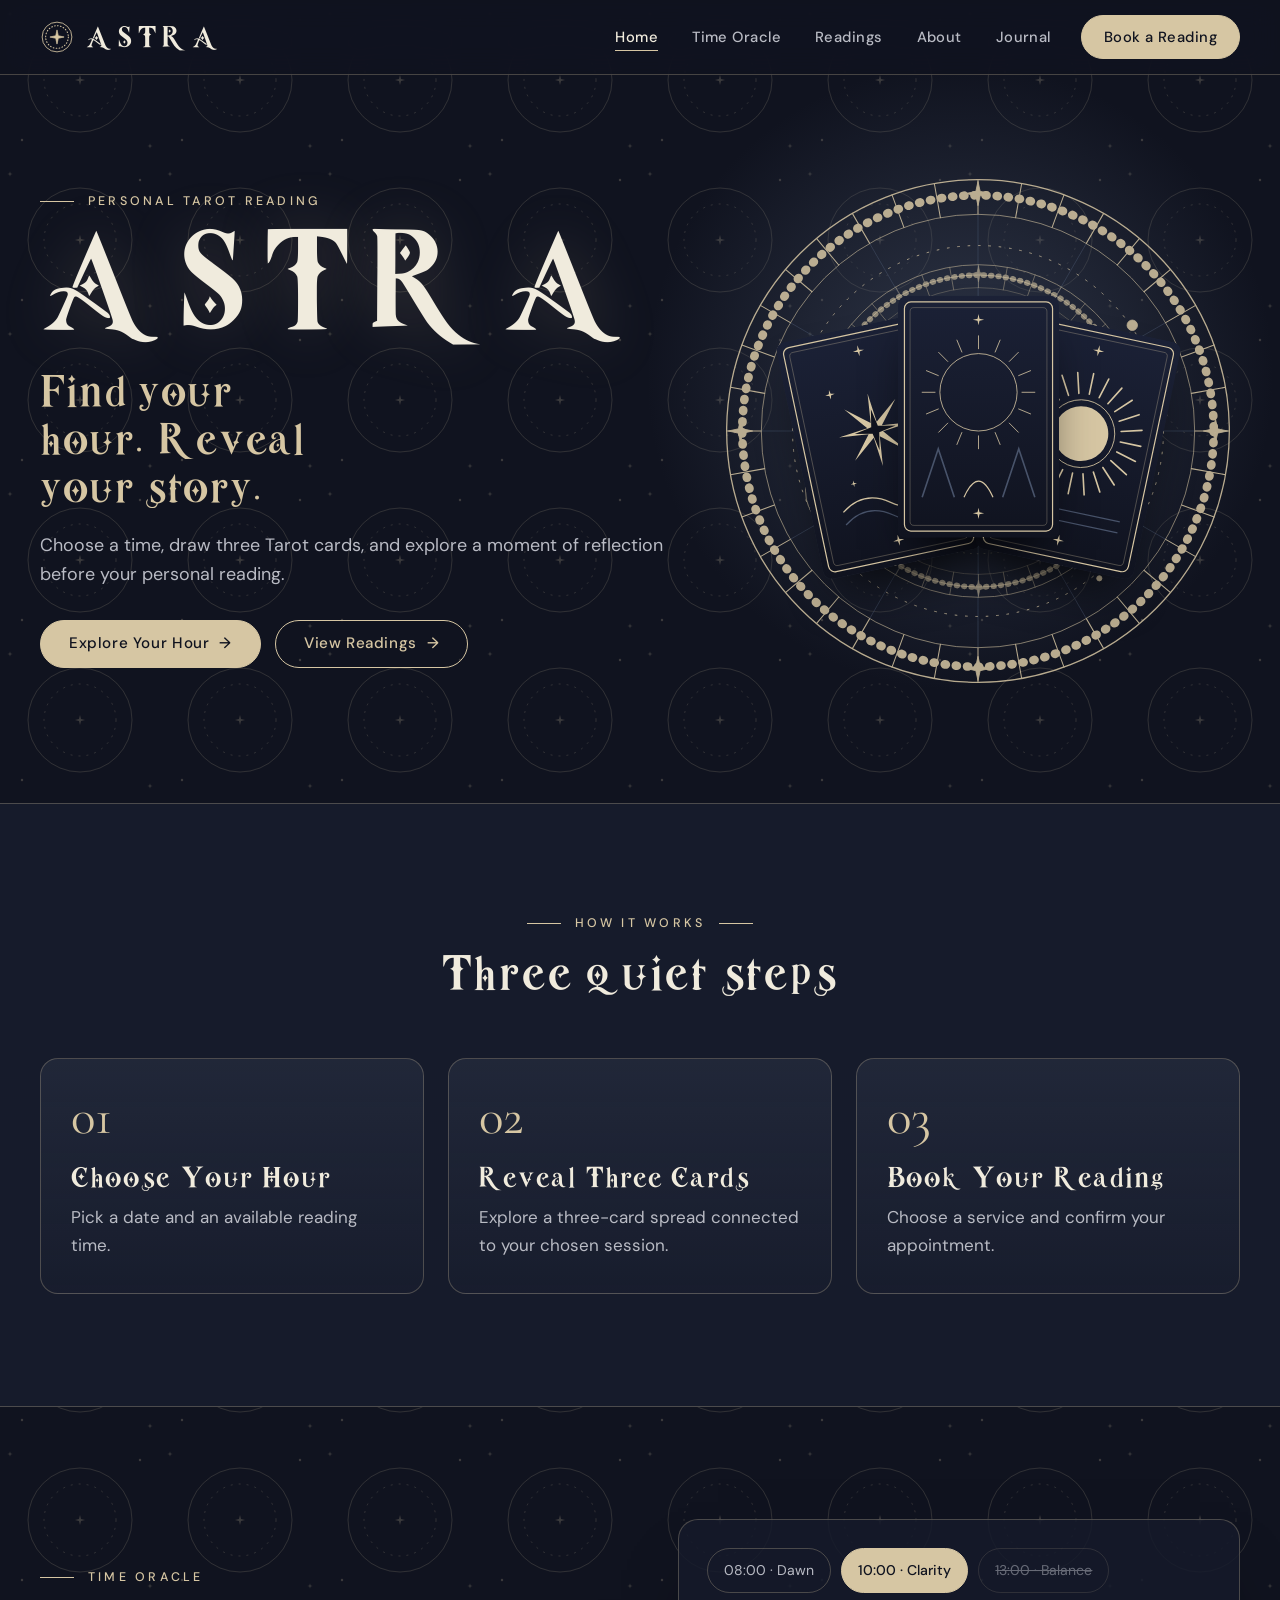
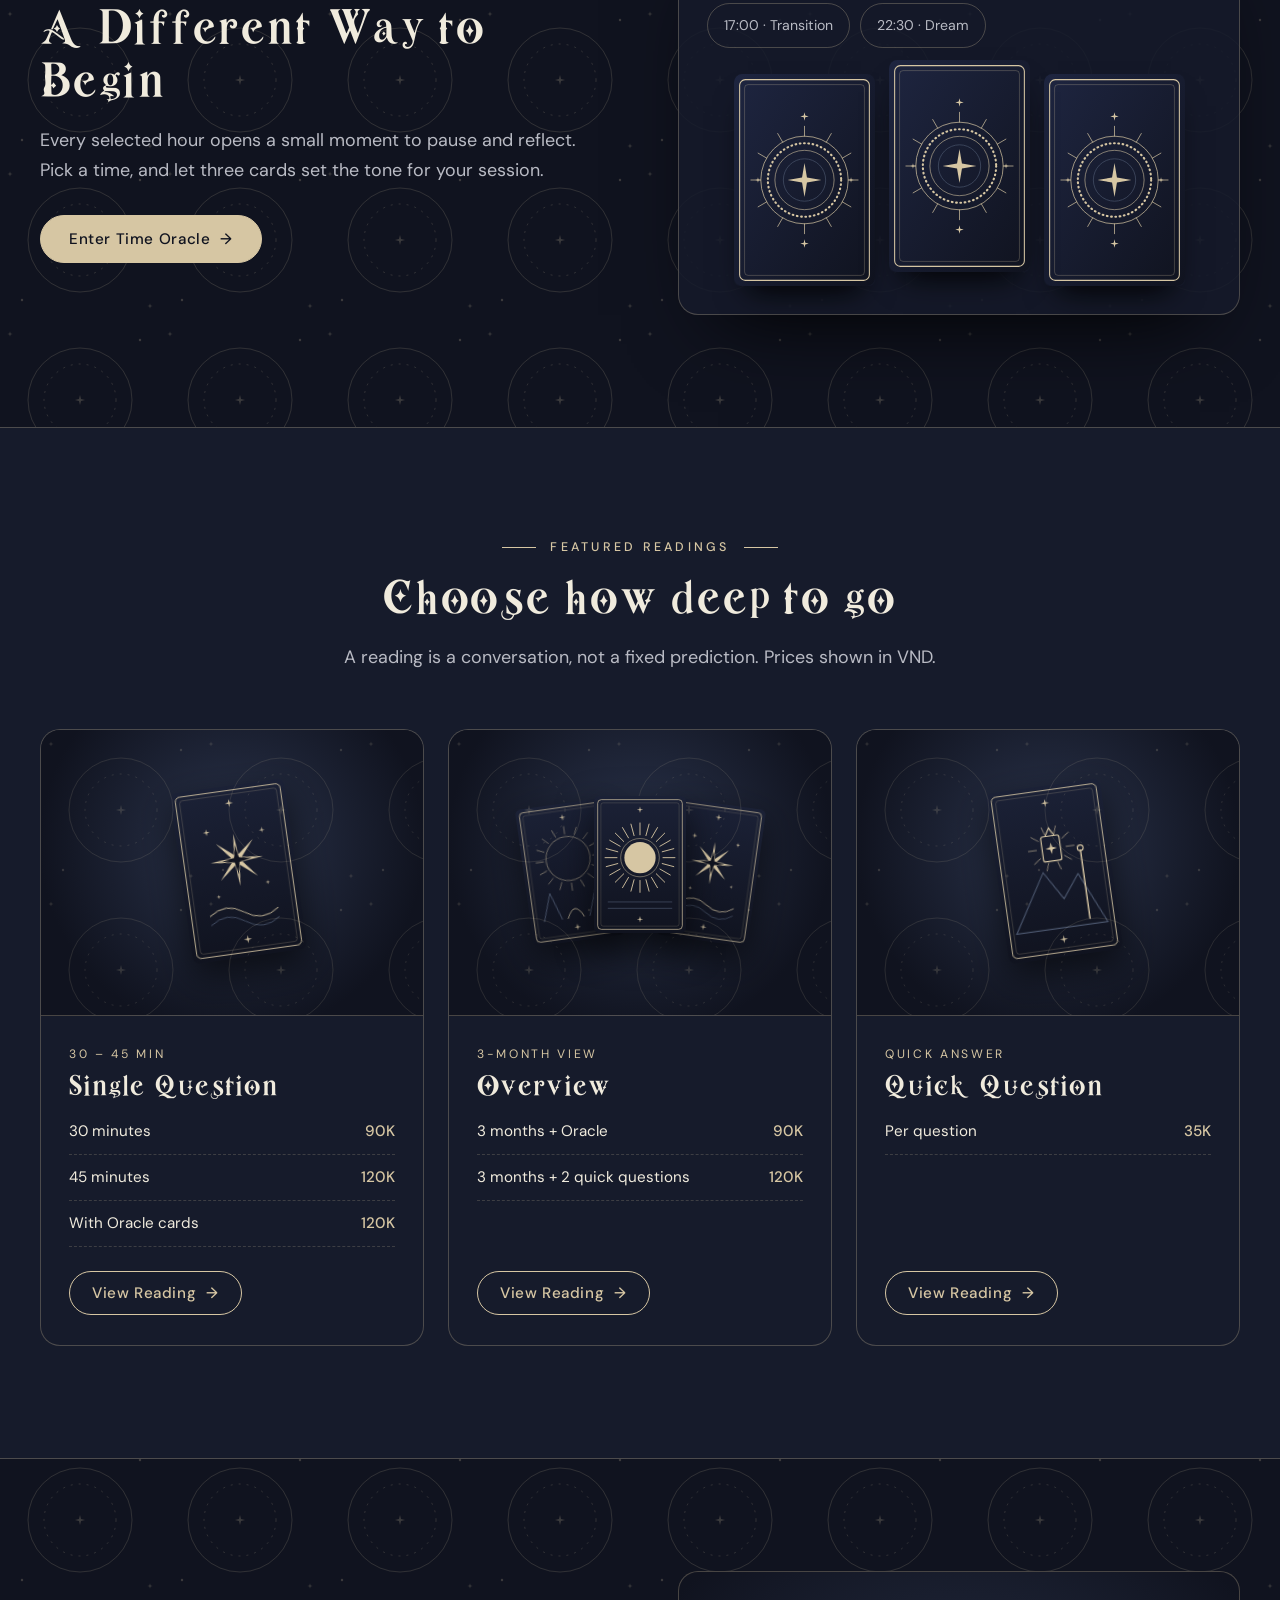
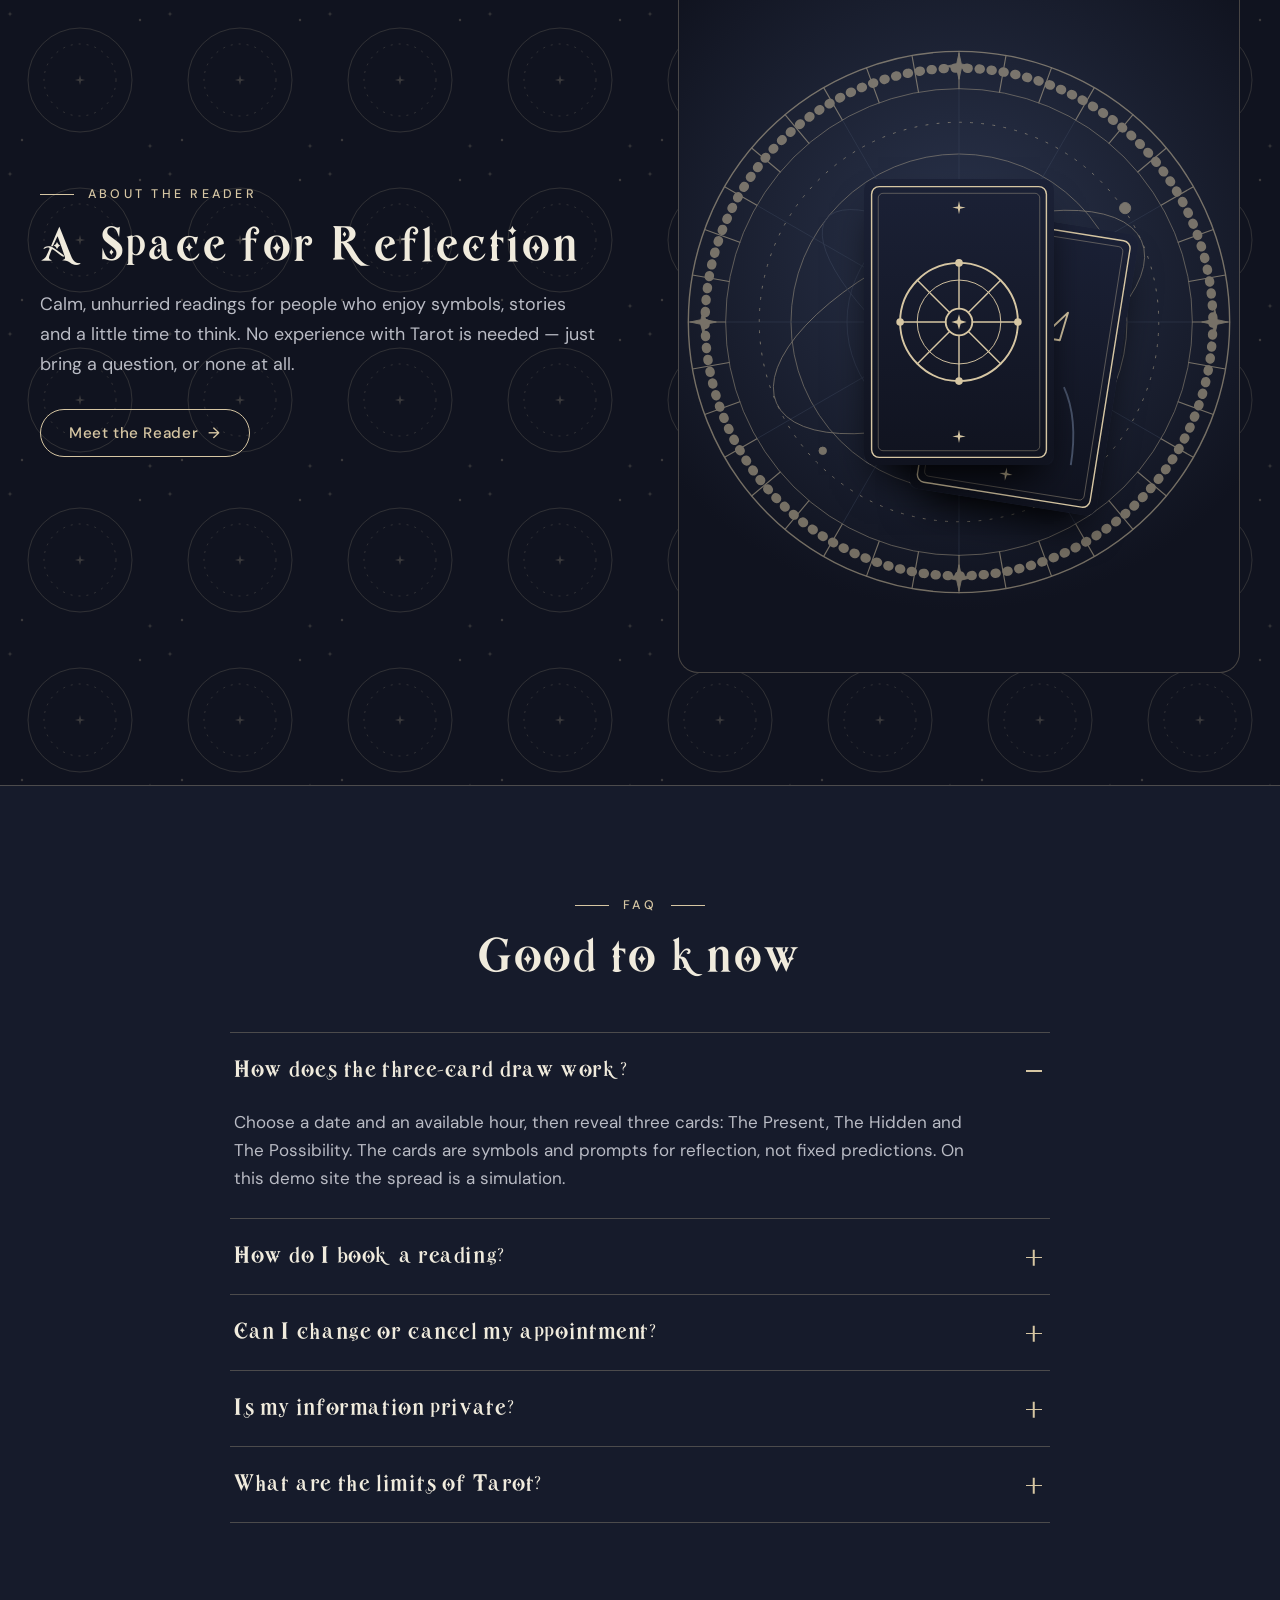
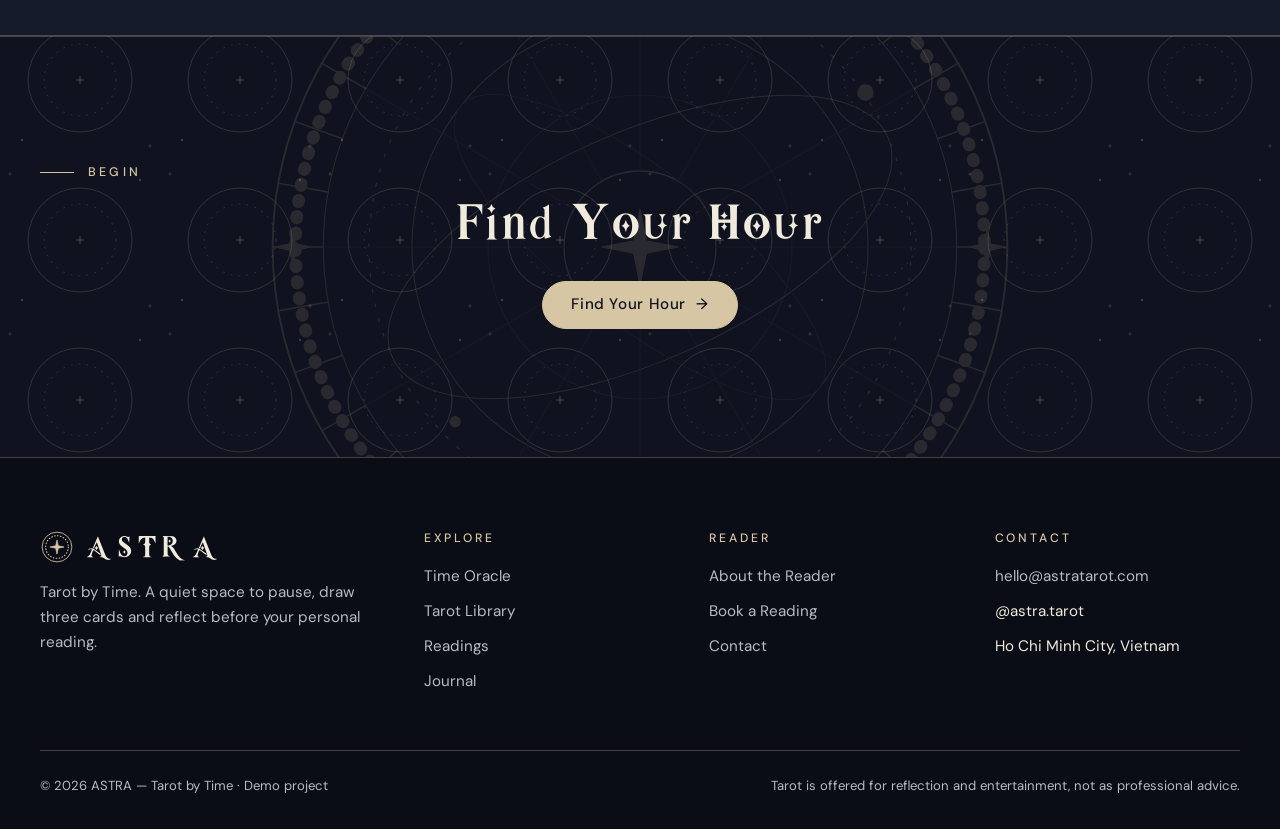
==== commit ba414f17: "Add contact info, new Seraphine font, smoother mobile scrolling Co-Authored-By: Claude Sonnet 5.5 <n" ====
--- a/index.html
+++ b/index.html
@@ -98,7 +98,7 @@
       </div>
       <div><h4>Explore</h4><ul><li><a href="time-oracle.html">Time Oracle</a></li><li><a href="library.html">Tarot Library</a></li><li><a href="readings.html">Readings</a></li><li><a href="journal.html">Journal</a></li></ul></div>
       <div><h4>Reader</h4><ul><li><a href="about.html">About the Reader</a></li><li><a href="booking.html">Book a Reading</a></li><li><a href="contact.html">Contact</a></li></ul></div>
-      <div><h4>Contact</h4><ul><li>[Your email]</li><li>[Your social handle]</li><li>[Your location]</li></ul></div>
+      <div><h4>Contact</h4><ul><li><a href="mailto:hello@astratarot.com">hello@astratarot.com</a></li><li>@astra.tarot</li><li>Ho Chi Minh City, Vietnam</li></ul></div>
     </div>
     <div class="legal"><span>© 2026 ASTRA — Tarot by Time · Demo project</span><span>Tarot is offered for reflection and entertainment, not as professional advice.</span></div>
   </div>
--- a/style.css
+++ b/style.css
@@ -452,6 +452,27 @@
 .svc .thumb img:only-child { width: 30%; }
 .hero-grid > * { min-width: 0; }
 @media (max-width: 860px) { .hero-grid { grid-template-columns: minmax(0, 1fr); } }
-body { overflow-x: hidden; }
+body { overflow-x: clip; }
 .nav a.btn, .nav a.btn[aria-current="page"] { color: var(--navy); }
 .oracle > input[type="radio"] { position: fixed; top: 50%; left: 0; width: 1px; height: 1px; }
+/* Seraphine for all display headings */
+h1, h2, h3, .cal-head, .slot-time, .summary .total dd, .quote { font-family: var(--display); font-weight: 400; letter-spacing: .04em; line-height: 1.2; }
+h1 { letter-spacing: .05em; }
+.hero h1 { font-style: normal; letter-spacing: .03em; }
+summary { font-family: var(--display); font-weight: 400; letter-spacing: .03em; font-size: 1.3rem; }
+.meaning h3 { letter-spacing: .02em; }
+.hero h1 { font-size: clamp(1.7rem, 3.4vw, 2.5rem); max-width: 18ch; } h3 { font-size: clamp(1.35rem, 2.2vw, 1.6rem); }
+
+/* Smooth mobile scrolling: drop the expensive effects on touch / small screens */
+@media (max-width: 960px), (hover: none) {
+  .site-header { backdrop-filter: none; -webkit-backdrop-filter: none; background: var(--navy); }
+  .rv { animation: none !important; opacity: 1 !important; transform: none !important; }
+  .hero-visual .ring, .hero-visual .tc, .portrait .ring, .cta-band::before, .confirm .seal { animation: none !important; }
+  .hero::before { display: none; }
+  .hero .brand-display { text-shadow: none; }
+  .svc .thumb img, .tcard .in > img, .fan .tc, .portrait .tc, .mini-cards img, .lib img, .preview-card, .panel-box { filter: none; box-shadow: none; }
+  .tcard .in > img { box-shadow: 0 8px 14px -8px #000; }
+  .step:hover, .svc:hover, .lib article:hover, .post:hover, .slot-opt label:hover { transform: none; }
+  body { background-image: none; }
+  .spread-zone::before { display: none; }
+}
